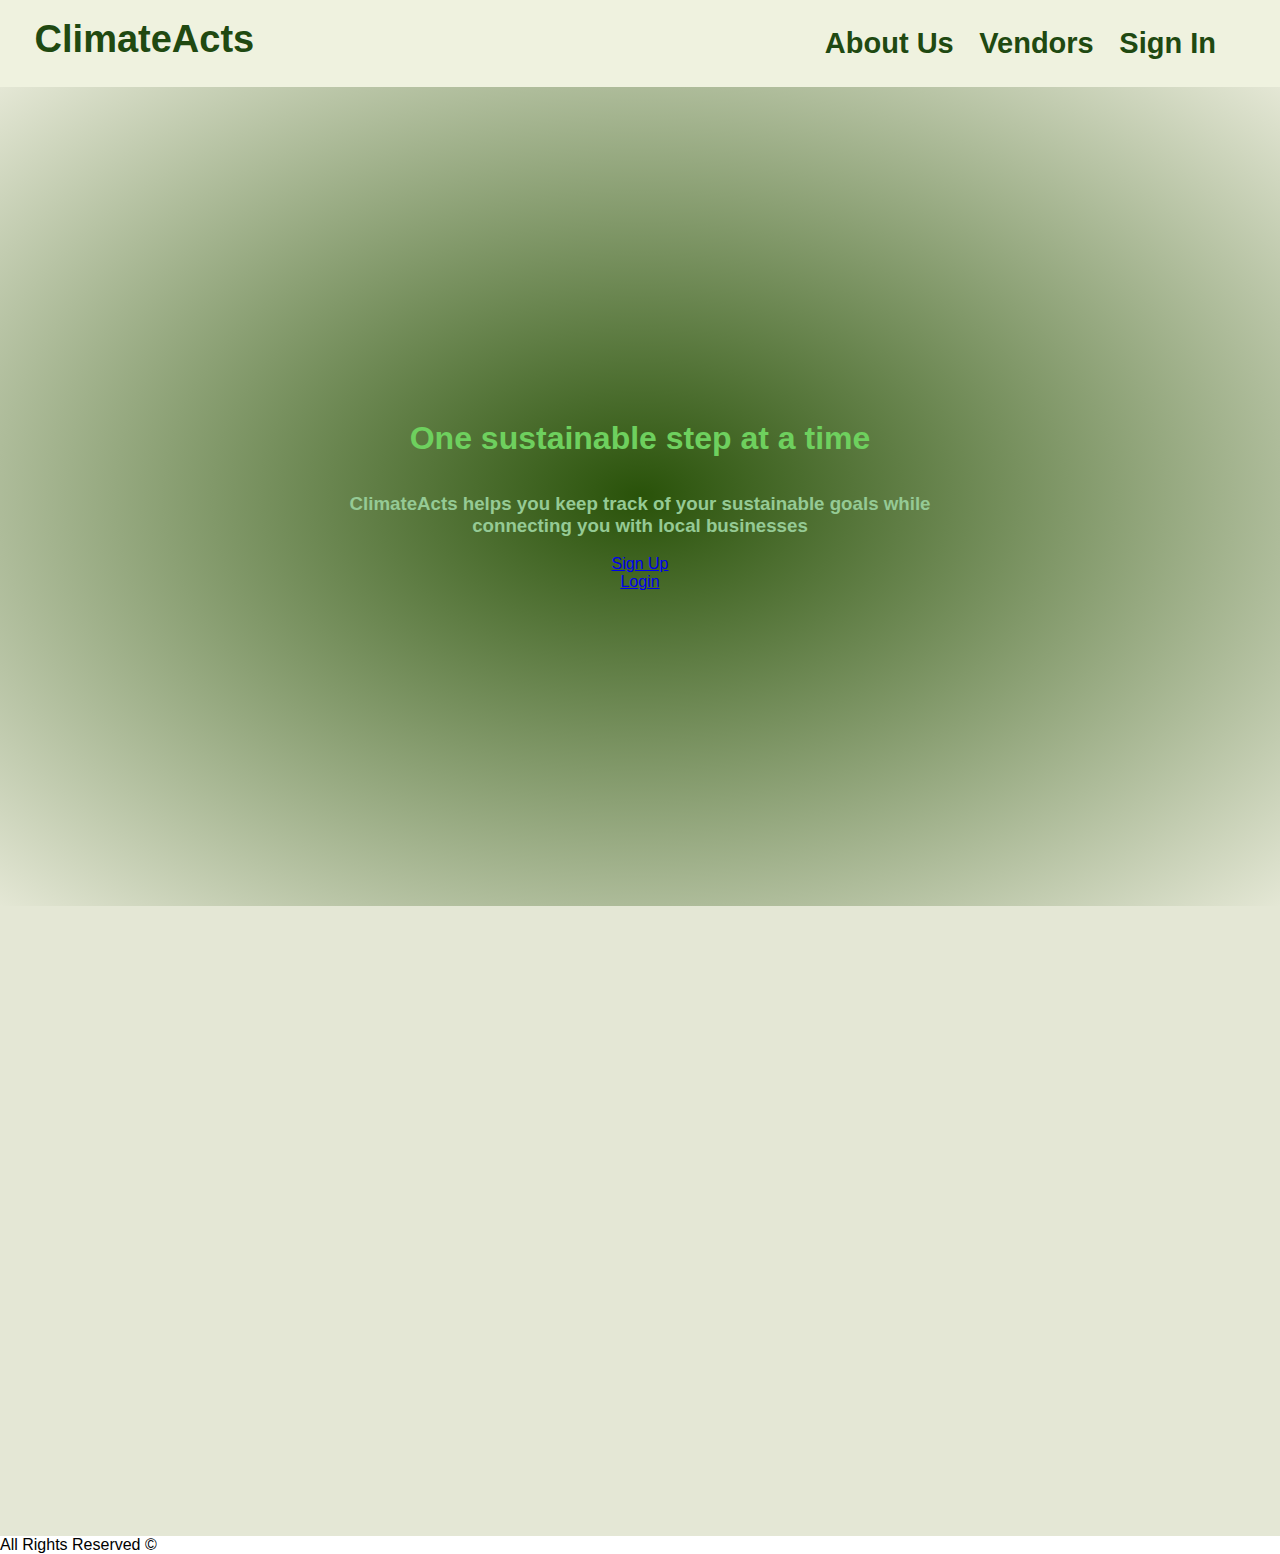
==== index.html @ 49a8c958 "formatting" ====
<!DOCTYPE html>
<html lang="en">
	<head>
		<meta charset="UTF-8" />
		<meta name="viewport" content="width=device-width, initial-scale=1.0" />
		<link rel="stylesheet" type="text/css" href="src/css/main.css" />
		<link rel="icon" type="image/x-icon" href="src/images/icon.png" />
		<title>Home | ClimateActs</title>
	</head>
	<body>
		<div id="navbar">
			<header>
				<h1><a href="index.html">ClimateActs</a></h1>
				<!-- we don't need a header we can just put our pic + logo -->
			</header>
			<nav>
				<strong><a>About Us</a></strong>
				<strong><a>Vendors</a></strong>
				<strong><a>Sign In</a></strong>
			</nav>
		</div>

		<main>
			<div id="main-page">
				<h1 id="main-heading">One sustainable step at a time</h1>
				<h3 id="main-tagline">
					ClimateActs helps you keep track of your sustainable goals while connecting you with local
					businesses
				</h3>
				<div id="user-stuff" style="display: flex; flex-direction: column">
					<a href="signup.html">Sign Up</a>
					<a href="login.html">Login</a>
				</div>
			</div>
			<div id="description-page"></div>
		</main>
		<footer>All Rights Reserved &#169;</footer>
		<script src="src/javascript/main.js"></script>
	</body>
</html>
---- src/css/main.css ----
*{
    margin: 0;
    box-sizing: border-box;
    font-family: Arial, Helvetica, sans-serif;
}

header{
    margin: 1vh;
    font-size: calc(2vh + 1px);
}

#navbar a{
    text-decoration: none;
    color: #204911;
    padding: 1vh 1vw;
}

main{
    justify-content: space-between;
    text-align: center;
    display: flex;
    flex-direction: column;
}

#navbar{
    display: flex;
    flex-direction: row;
    position: relative;
    padding: 1vh 1vw;
    background-color: #EFF2DF;
    justify-content: space-between;
}

nav{
    display: flex;
    flex-direction: row;
    margin: 2vh 3vw;
    font-size: calc(3vh + 2px);
}


#main-page{
    padding: 35vh 5vw;
    background-image: radial-gradient(#295209, #E4E7D5);
}
#main-heading{
    color: #6ED05E;
    padding: 2vh;
}

#main-tagline{
    color: #95CA95;
    padding: 2vh 10vw;
    margin: 0 10vw;
}

#description-page{
    padding: 35vh 5vw;
    background-color: #E4E7D5;
}

.container{
    justify-content: space-between;
    text-align: center;
    padding: 2vh 5vw;
}

form p{
    padding: 1vh;
}

#email{
    padding: 1vh;
}

#password{
    padding: 1vh;
}

* {box-sizing: border-box}

/* Full-width input fields */
  input[type=text], input[type=password] {
  width: 100%;
  padding: 15px;
  margin: 5px 0 22px 0;
  display: inline-block;
  border: none;
  background: #f1f1f1;
}

input[type=text]:focus, input[type=password]:focus {
  background-color: #ddd;
  outline: none;
}

hr {
  border: 1px solid #f1f1f1;
  margin-bottom: 25px;
}

/* Set a style for all buttons */
button {
  background-color: #04AA6D;
  color: white;
  padding: 14px 20px;
  margin: 8px 0;
  border: none;
  cursor: pointer;
  width: 100%;
  opacity: 0.9;
}

button:hover {
  opacity:1;
}

/* Extra styles for the cancel button */
.cancelbtn {
  padding: 14px 20px;
  background-color: #f44336;
}

/* Float cancel and signup buttons and add an equal width */
.cancelbtn, .signupbtn {
  float: left;
  width: 50%;
}

/* Add padding to container elements */
.container {
  padding: 16px;
}

/* Clear floats */
.clearfix::after {
  content: "";
  clear: both;
  display: table;
}
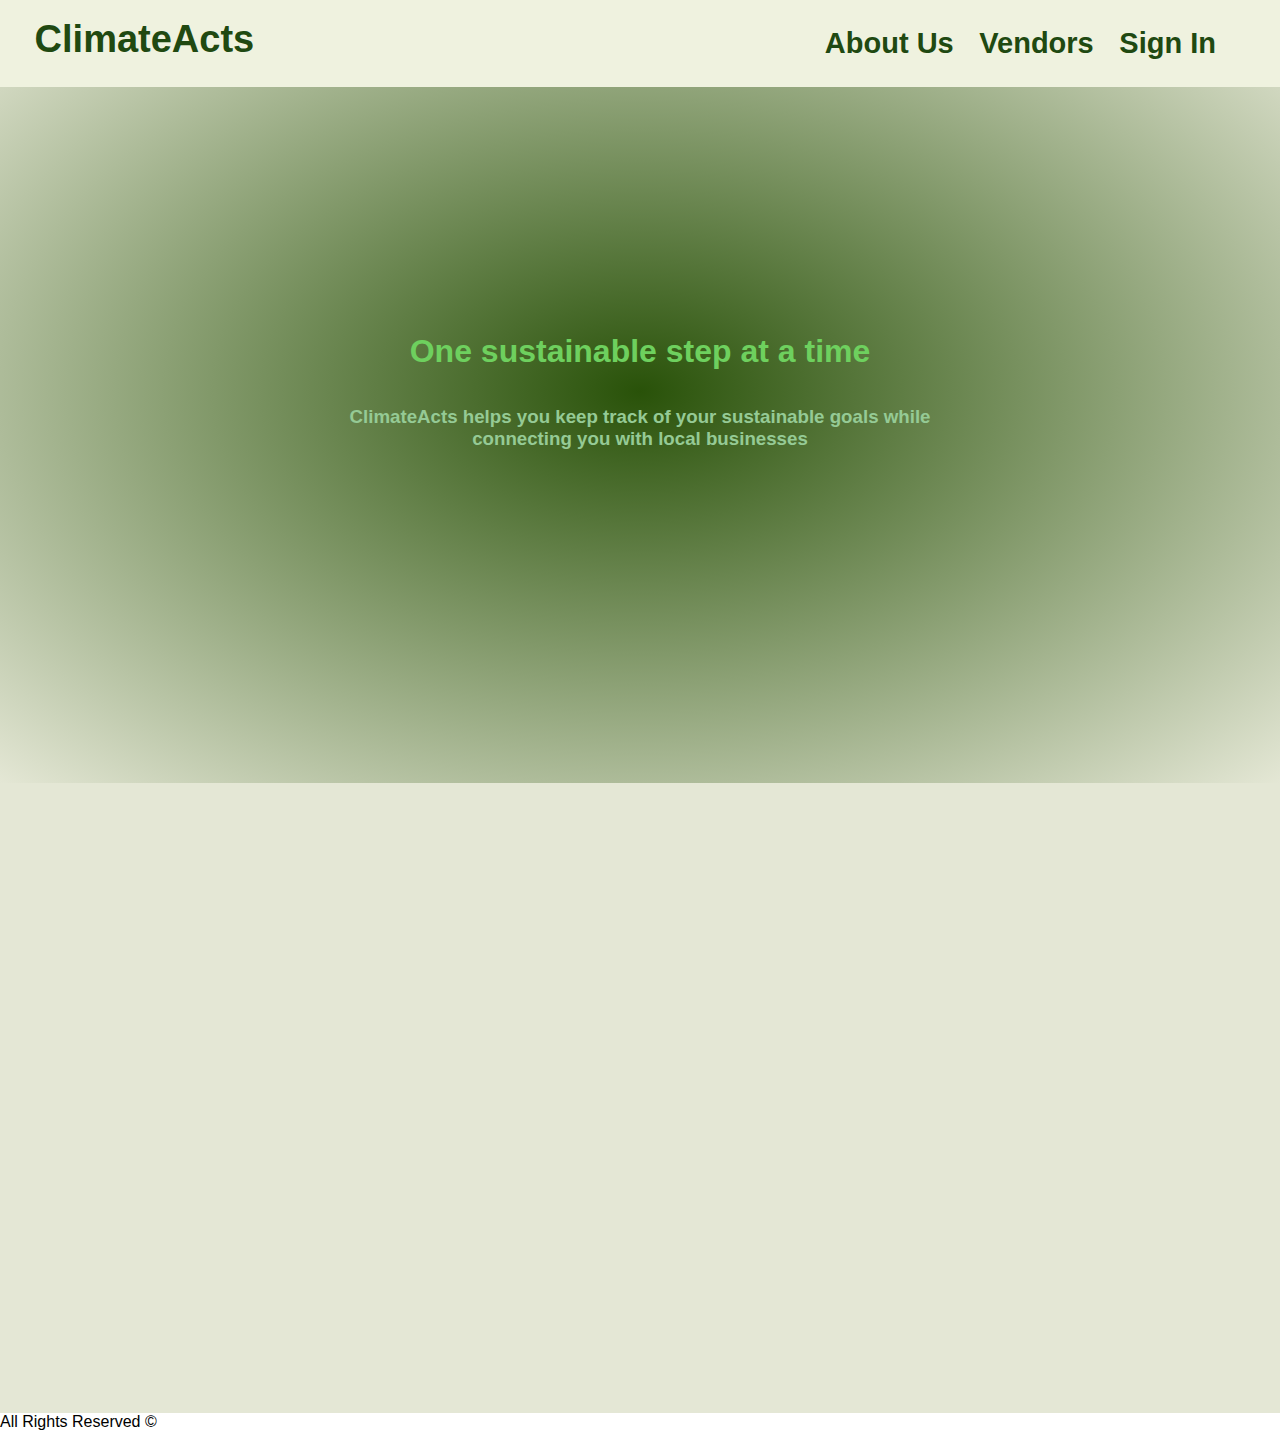
==== commit 5e2dee78: "delete links" ====
--- a/index.html
+++ b/index.html
@@ -3,14 +3,14 @@
 	<head>
 		<meta charset="UTF-8" />
 		<meta name="viewport" content="width=device-width, initial-scale=1.0" />
-		<link rel="stylesheet" type="text/css" href="src/css/main.css" />
-		<link rel="icon" type="image/x-icon" href="src/images/icon.png" />
+		<link rel="stylesheet" type="text/css" href="/src/css/main.css" />
+		<link rel="icon" href="src/images/icon.png" type="image/x-icon" />
 		<title>Home | ClimateActs</title>
 	</head>
 	<body>
 		<div id="navbar">
 			<header>
-				<h1><a href="index.html">ClimateActs</a></h1>
+				<h1><a href="/index.html">ClimateActs</a></h1>
 				<!-- we don't need a header we can just put our pic + logo -->
 			</header>
 			<nav>
@@ -19,22 +19,20 @@
 				<strong><a>Sign In</a></strong>
 			</nav>
 		</div>
-
+		
 		<main>
 			<div id="main-page">
 				<h1 id="main-heading">One sustainable step at a time</h1>
 				<h3 id="main-tagline">
-					ClimateActs helps you keep track of your sustainable goals while connecting you with local
-					businesses
+					ClimateActs helps you keep track of your sustainable goals 
+					while connecting you with local businesses 
 				</h3>
-				<div id="user-stuff" style="display: flex; flex-direction: column">
-					<a href="signup.html">Sign Up</a>
-					<a href="login.html">Login</a>
-				</div>
 			</div>
-			<div id="description-page"></div>
+			<div id="description-page">
+
+			</div>
 		</main>
 		<footer>All Rights Reserved &#169;</footer>
-		<script src="src/javascript/main.js"></script>
+		<script src="/src/javascript/main.js"></script>
 	</body>
 </html>
--- a/src/css/main.css
+++ b/src/css/main.css
@@ -29,6 +29,8 @@
     padding: 1vh 1vw;
     background-color: #EFF2DF;
     justify-content: space-between;
+    position: fixed;
+    min-width: 100%;
 }
 
 nav{
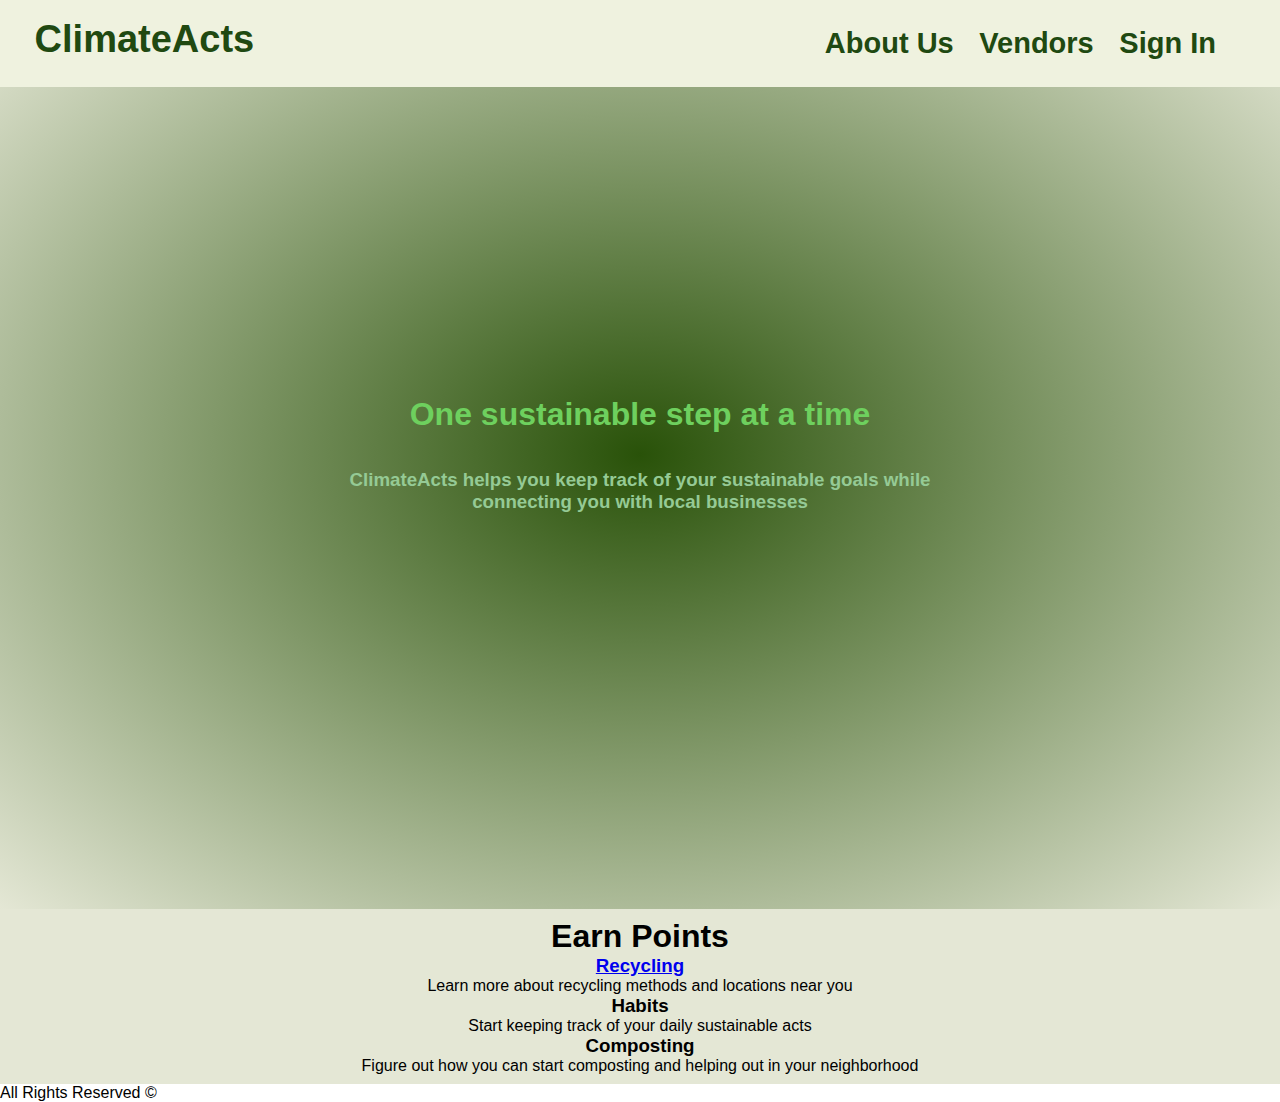
==== commit b0c6ef9b: "links to sign up page" ====
--- a/index.html
+++ b/index.html
@@ -16,20 +16,27 @@
 			<nav>
 				<strong><a>About Us</a></strong>
 				<strong><a>Vendors</a></strong>
-				<strong><a>Sign In</a></strong>
+				<strong><a href="signup.html">Sign In</a></strong>
 			</nav>
 		</div>
-		
+
 		<main>
 			<div id="main-page">
 				<h1 id="main-heading">One sustainable step at a time</h1>
 				<h3 id="main-tagline">
-					ClimateActs helps you keep track of your sustainable goals 
-					while connecting you with local businesses 
+					ClimateActs helps you keep track of your sustainable goals while connecting you with local
+					businesses
 				</h3>
 			</div>
+
 			<div id="description-page">
-
+				<h1>Earn Points</h1>
+				<a href="recycling.html" target="_blanks"><h3>Recycling</h3></a>
+				<p>Learn more about recycling methods and locations near you</p>
+				<h3>Habits</h3>
+				<p>Start keeping track of your daily sustainable acts</p>
+				<h3>Composting</h3>
+				<p>Figure out how you can start composting and helping out in your neighborhood</p>
 			</div>
 		</main>
 		<footer>All Rights Reserved &#169;</footer>
--- a/src/css/main.css
+++ b/src/css/main.css
@@ -42,9 +42,10 @@
 
 
 #main-page{
-    padding: 35vh 5vw;
+    padding: 42vh 5vw;
     background-image: radial-gradient(#295209, #E4E7D5);
 }
+
 #main-heading{
     color: #6ED05E;
     padding: 2vh;
@@ -57,7 +58,7 @@
 }
 
 #description-page{
-    padding: 35vh 5vw;
+    padding: 1vh 5vw;
     background-color: #E4E7D5;
 }
 
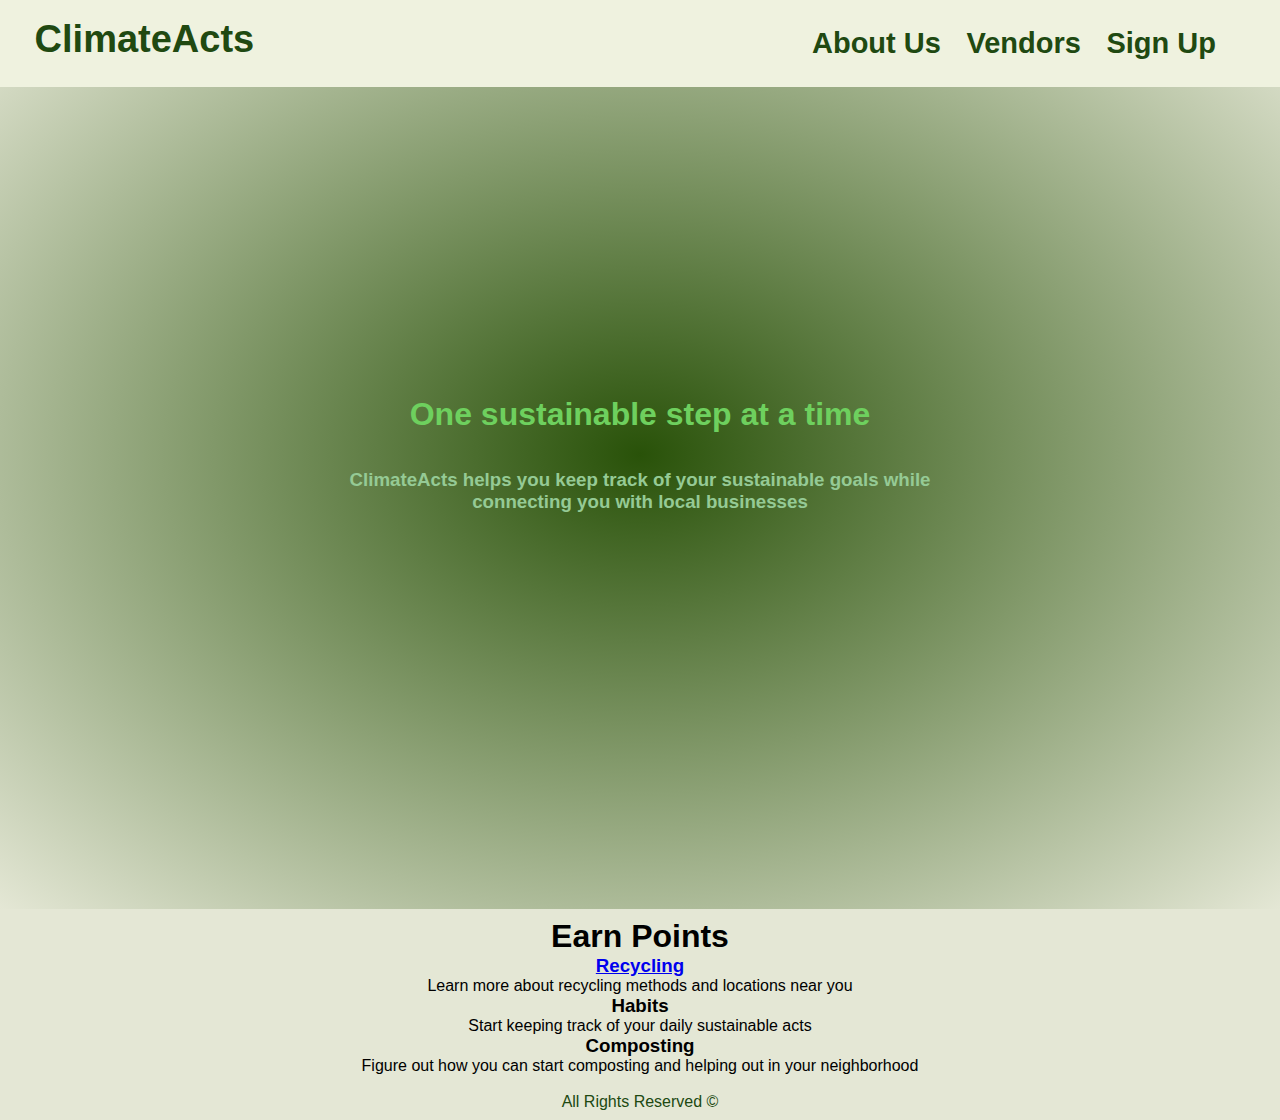
==== commit 89d42f6d: "fix labels" ====
--- a/index.html
+++ b/index.html
@@ -3,7 +3,7 @@
 	<head>
 		<meta charset="UTF-8" />
 		<meta name="viewport" content="width=device-width, initial-scale=1.0" />
-		<link rel="stylesheet" type="text/css" href="/src/css/main.css" />
+		<link rel="stylesheet" type="text/css" href="src/css/main.css" />
 		<link rel="icon" href="src/images/icon.png" type="image/x-icon" />
 		<title>Home | ClimateActs</title>
 	</head>
@@ -16,7 +16,7 @@
 			<nav>
 				<strong><a>About Us</a></strong>
 				<strong><a>Vendors</a></strong>
-				<strong><a href="signup.html">Sign In</a></strong>
+				<strong><a href="signup.html">Sign Up</a></strong>
 			</nav>
 		</div>
 
@@ -31,7 +31,7 @@
 
 			<div id="description-page">
 				<h1>Earn Points</h1>
-				<a href="recycling.html" target="_blanks"><h3>Recycling</h3></a>
+				<a href="recycling.html"><h3>Recycling</h3></a>
 				<p>Learn more about recycling methods and locations near you</p>
 				<h3>Habits</h3>
 				<p>Start keeping track of your daily sustainable acts</p>
@@ -40,6 +40,6 @@
 			</div>
 		</main>
 		<footer>All Rights Reserved &#169;</footer>
-		<script src="/src/javascript/main.js"></script>
+		<script src="src/javascript/main.js"></script>
 	</body>
 </html>
--- a/src/css/main.css
+++ b/src/css/main.css
@@ -66,6 +66,8 @@
     justify-content: space-between;
     text-align: center;
     padding: 2vh 5vw;
+    margin-top: 10vh;
+    color: #657C48;
 }
 
 form p{
@@ -89,7 +91,7 @@
   margin: 5px 0 22px 0;
   display: inline-block;
   border: none;
-  background: #f1f1f1;
+  background: #E4E7D5;
 }
 
 input[type=text]:focus, input[type=password]:focus {
@@ -104,7 +106,7 @@
 
 /* Set a style for all buttons */
 button {
-  background-color: #04AA6D;
+  background-color: #657C48;
   color: white;
   padding: 14px 20px;
   margin: 8px 0;
@@ -121,7 +123,7 @@
 /* Extra styles for the cancel button */
 .cancelbtn {
   padding: 14px 20px;
-  background-color: #f44336;
+  background-color: #a23a3a;
 }
 
 /* Float cancel and signup buttons and add an equal width */
@@ -141,3 +143,14 @@
   clear: both;
   display: table;
 }
+
+footer{
+    background-color:#E4E7D5;
+    color: #204911;
+    text-align: center;
+    padding: 1vh 1vw;
+}
+
+#sign-footer{
+    padding-bottom: 35vh;
+}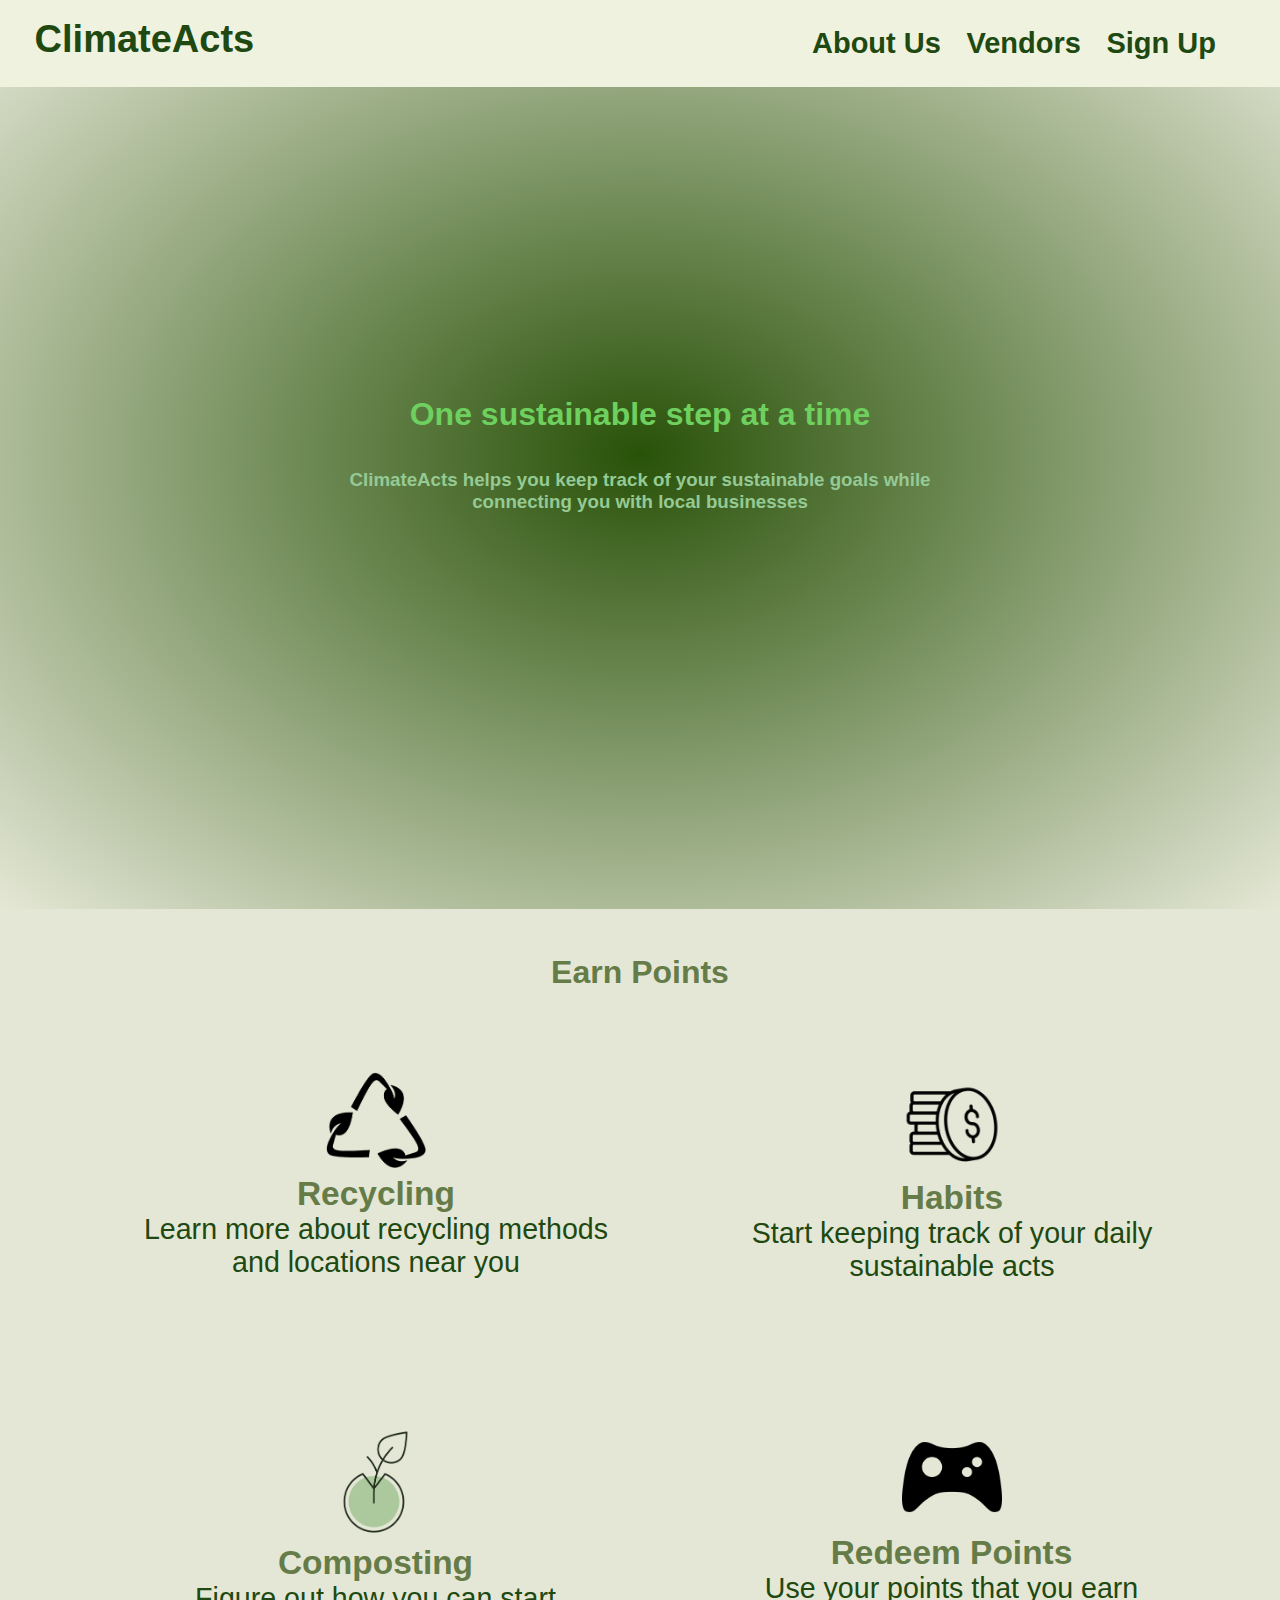
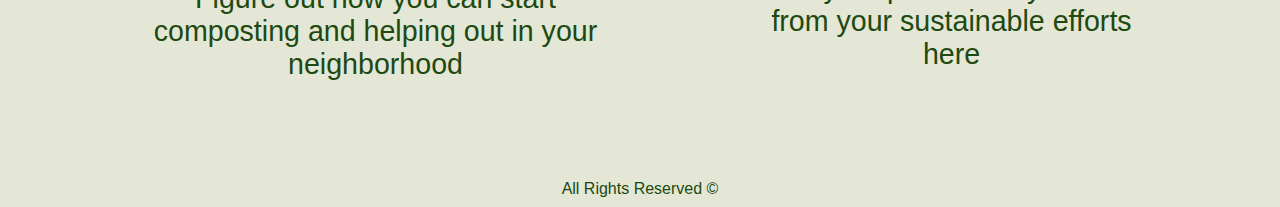
==== commit 9bbd6c06: "add pages" ====
--- a/index.html
+++ b/index.html
@@ -31,12 +31,36 @@
 
 			<div id="description-page">
 				<h1>Earn Points</h1>
-				<a href="recycling.html"><h3>Recycling</h3></a>
-				<p>Learn more about recycling methods and locations near you</p>
-				<h3>Habits</h3>
-				<p>Start keeping track of your daily sustainable acts</p>
-				<h3>Composting</h3>
-				<p>Figure out how you can start composting and helping out in your neighborhood</p>
+				<div id="four-desc">
+
+					<div id="first-two">
+						<div id="home-recycle">
+							<a href="recycling.html"><img src="src/images/recycle.png"></a>
+							<a href="recycling.html"><h3>Recycling</h3></a>
+								<p>Learn more about recycling methods and locations near you</p>
+						</div>
+						<div id="home-habits">
+							<a href="habits.html"><img src="src/images/money.png"></a>
+							<a href="habits.html"><h3>Habits</h3></a>
+								<p>Start keeping track of your daily sustainable acts</p>
+						</div>
+					</div>
+
+					<br>
+
+					<div id="second-two">
+						<div id="home-compost">
+							<a href="compost.html"><img src="src/images/compost.png"></a>
+							<a href="compost.html"><h3>Composting</h3></a>
+								<p>Figure out how you can start composting and helping out in your neighborhood</p>
+						</div>
+						<div id="home-redeem">
+							<a href="vendors/index.html"><img src="src/images/points.png"></a>
+							<a href="vendors/index.html"><h3>Redeem Points</h3></a>
+								<p>Use your points that you earn from your sustainable efforts here</p>
+							</div>
+					</div>
+				</div>
 			</div>
 		</main>
 		<footer>All Rights Reserved &#169;</footer>
--- a/src/css/main.css
+++ b/src/css/main.css
@@ -2,27 +2,32 @@
     margin: 0;
     box-sizing: border-box;
     font-family: Arial, Helvetica, sans-serif;
-}
-
-header{
+  }
+  
+  a{
+    text-decoration: none;
+    color:#657C48;
+  }
+
+  header{
     margin: 1vh;
     font-size: calc(2vh + 1px);
-}
-
-#navbar a{
+  }
+  
+  #navbar a{
     text-decoration: none;
     color: #204911;
     padding: 1vh 1vw;
-}
-
-main{
+  }
+  
+  main{
     justify-content: space-between;
     text-align: center;
     display: flex;
     flex-direction: column;
-}
-
-#navbar{
+  }
+  
+  #navbar{
     display: flex;
     flex-direction: row;
     position: relative;
@@ -31,60 +36,101 @@
     justify-content: space-between;
     position: fixed;
     min-width: 100%;
-}
-
-nav{
+  }
+  
+  nav{
     display: flex;
     flex-direction: row;
     margin: 2vh 3vw;
     font-size: calc(3vh + 2px);
-}
-
-
-#main-page{
+  }
+  
+  
+  #main-page{
     padding: 42vh 5vw;
     background-image: radial-gradient(#295209, #E4E7D5);
-}
-
-#main-heading{
+  }
+  
+  #main-heading{
     color: #6ED05E;
     padding: 2vh;
-}
-
-#main-tagline{
+  }
+  
+  #main-tagline{
     color: #95CA95;
     padding: 2vh 10vw;
     margin: 0 10vw;
-}
-
-#description-page{
-    padding: 1vh 5vw;
+  }
+  
+  #description-page{
+    padding: 3vh 5vw;
     background-color: #E4E7D5;
-}
-
-.container{
+    color:#204911;
+  }
+
+  #description-page h1{
+    color: #657C48;
+    padding: 2vh;
+  }
+
+  #first-two{
+    display: flex;
+    flex-direction: row;
+  }
+
+  #second-two{
+    display: flex;
+    flex-direction: row;
+  }
+
+  #home-recycle{
+    padding: 7vh;
+    font-size: calc(2vw + 3px);
+  }
+
+  #home-habits{
+    padding: 7vh;
+    font-size: calc(2vw + 3px);
+  }
+
+  #home-compost{
+    padding: 7vh;
+    font-size: calc(2vw + 3px);
+  }
+
+  #home-redeem{
+    padding: 7vh;
+    font-size: calc(2vw + 3px);
+  }
+
+
+  #four-desc img{
+    max-width: 100px;
+  }
+  
+  .container{
     justify-content: space-between;
     text-align: center;
     padding: 2vh 5vw;
     margin-top: 10vh;
     color: #657C48;
-}
-
-form p{
+  }
+  
+  form p{
     padding: 1vh;
-}
-
-#email{
+  }
+  
+  #email{
     padding: 1vh;
-}
-
-#password{
+  }
+  
+  #password{
     padding: 1vh;
-}
-
-* {box-sizing: border-box}
-
-/* Full-width input fields */
+  }
+  
+  * {box-sizing: border-box}
+  
+  /* Full-width input fields */
   input[type=text], input[type=password] {
   width: 100%;
   padding: 15px;
@@ -92,20 +138,20 @@
   display: inline-block;
   border: none;
   background: #E4E7D5;
-}
-
-input[type=text]:focus, input[type=password]:focus {
+  }
+  
+  input[type=text]:focus, input[type=password]:focus {
   background-color: #ddd;
   outline: none;
-}
-
-hr {
+  }
+  
+  hr {
   border: 1px solid #f1f1f1;
   margin-bottom: 25px;
-}
-
-/* Set a style for all buttons */
-button {
+  }
+  
+  /* Set a style for all buttons */
+  button {
   background-color: #657C48;
   color: white;
   padding: 14px 20px;
@@ -114,43 +160,95 @@
   cursor: pointer;
   width: 100%;
   opacity: 0.9;
-}
-
-button:hover {
+  }
+  
+  button:hover {
   opacity:1;
-}
-
-/* Extra styles for the cancel button */
-.cancelbtn {
+  }
+  
+  /* Extra styles for the cancel button */
+  .cancelbtn {
   padding: 14px 20px;
   background-color: #a23a3a;
-}
-
-/* Float cancel and signup buttons and add an equal width */
-.cancelbtn, .signupbtn {
+  }
+  
+  /* Float cancel and signup buttons and add an equal width */
+  .cancelbtn, .signupbtn {
   float: left;
   width: 50%;
-}
-
-/* Add padding to container elements */
-.container {
+  }
+  
+  /* Add padding to container elements */
+  .container {
   padding: 16px;
-}
-
-/* Clear floats */
-.clearfix::after {
+  }
+  
+  /* Clear floats */
+  .clearfix::after {
   content: "";
   clear: both;
   display: table;
-}
-
-footer{
+  }
+  
+  footer{
     background-color:#E4E7D5;
     color: #204911;
     text-align: center;
     padding: 1vh 1vw;
+  }
+  
+  #sign-footer{
+      padding-bottom: 35vh;
+  }
+  
+  #recycle-list{
+      margin: 0;
+      padding: 0;
+  }
+  
+  #recycle-list li {
+      cursor: pointer;
+      position: relative;
+      padding: 12px 8px 12px 40px;
+      list-style-type: none;
+      background: #eee;
+      font-size: 18px;
+      transition: 0.2s;
+      
+      /* make the list items unselectable */
+      -webkit-user-select: none;
+      -moz-user-select: none;
+      -ms-user-select: none;
+      user-select: none;
+    }
+    
+/* Set all odd list items to a different color (zebra-stripes) */
+#recycle-list li:nth-child(odd) {
+    background: #f9f9f9;
 }
 
-#sign-footer{
-    padding-bottom: 35vh;
+/* Darker background-color on hover */
+#recycle-list li:hover {
+    background: #ddd;
+}
+
+/* When clicked on, add a background color and strike out text */
+#recycle-list li.checked {
+    background: #888;
+    color: #fff;
+    text-decoration: line-through;
+}
+
+/* Add a "checked" mark when clicked on */
+#recycle-list li.checked::before {
+    content: '';
+    position: absolute;
+    border-color: #fff;
+    border-style: solid;
+    border-width: 0 2px 2px 0;
+    top: 10px;
+    left: 16px;
+    transform: rotate(45deg);
+    height: 15px;
+    width: 7px;
 }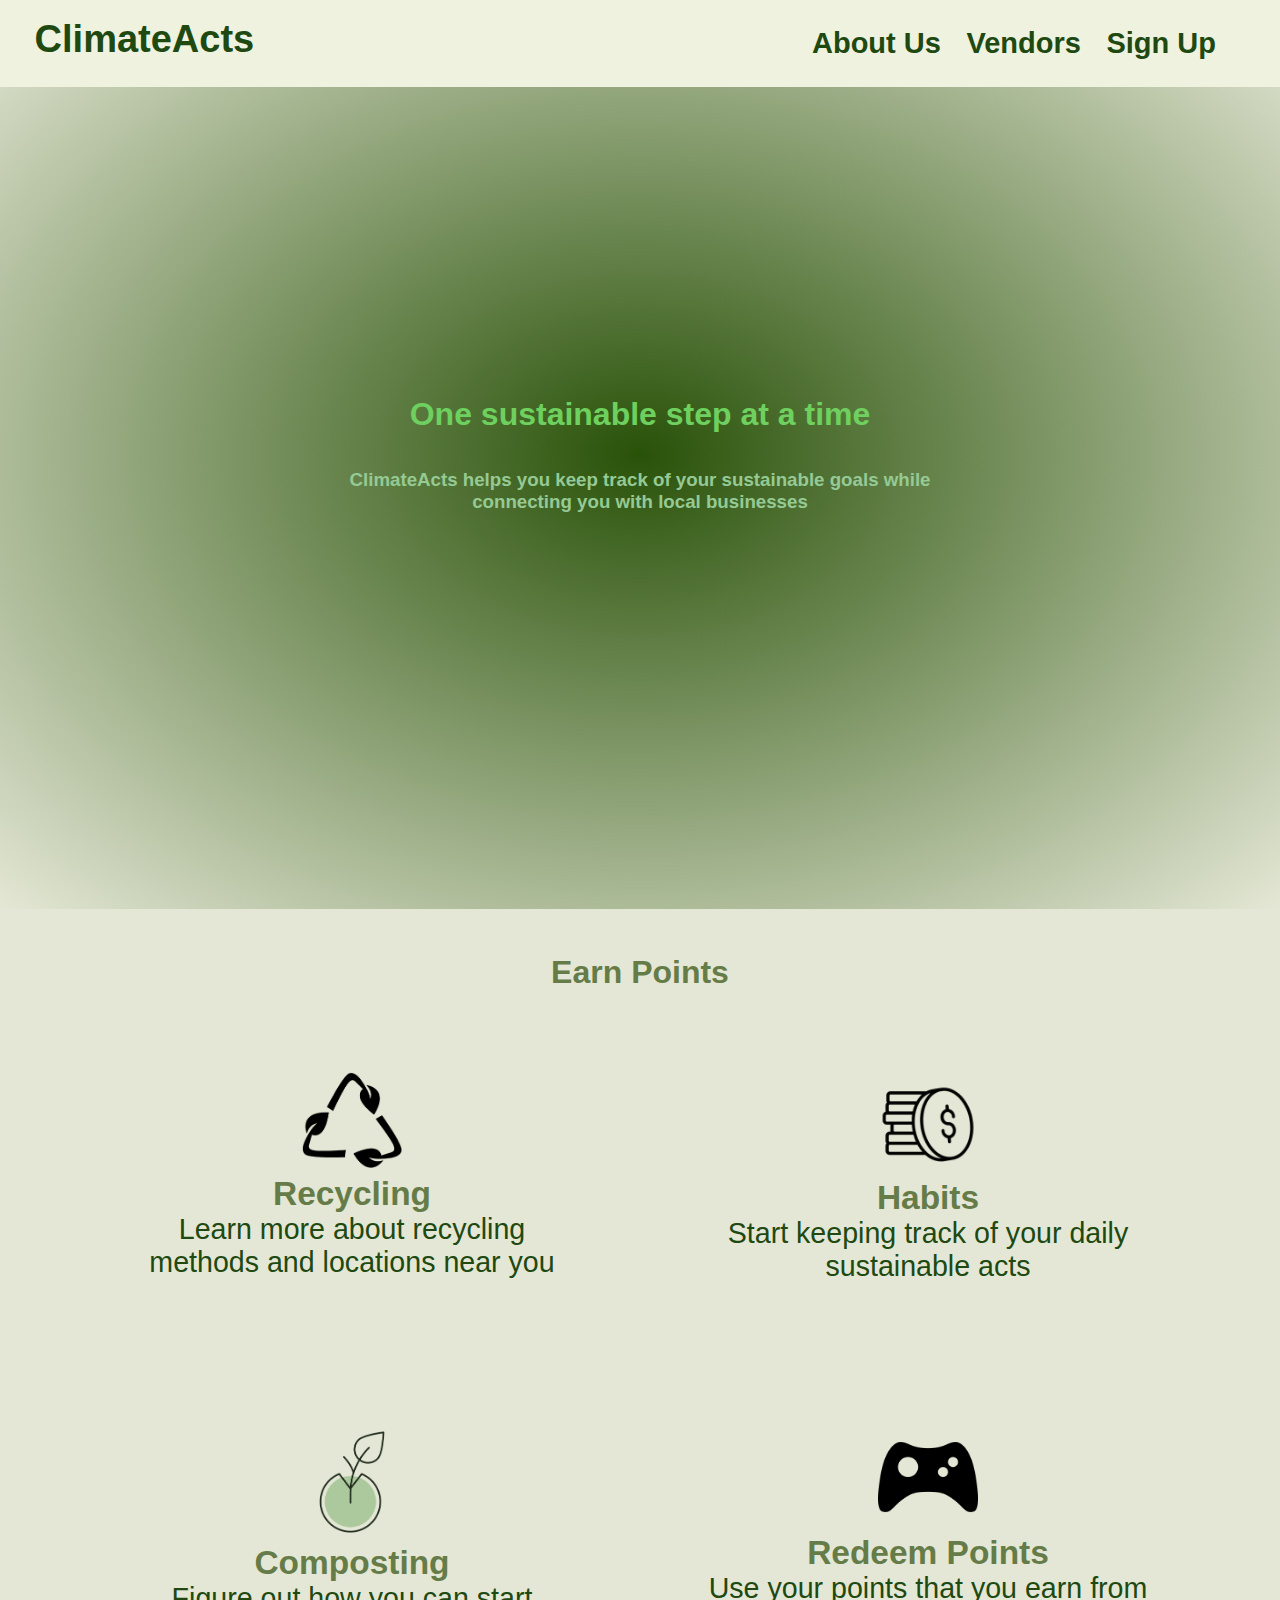
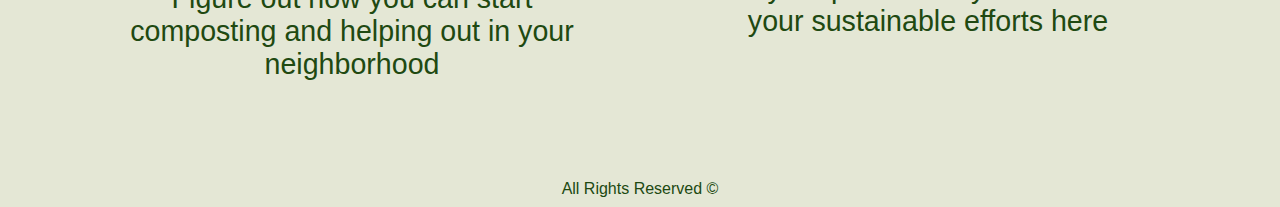
==== commit 01bb1dd0: "links to about us page" ====
--- a/index.html
+++ b/index.html
@@ -14,7 +14,7 @@
 				<!-- we don't need a header we can just put our pic + logo -->
 			</header>
 			<nav>
-				<strong><a>About Us</a></strong>
+				<strong><a href="aboutus.html">About Us</a></strong>
 				<strong><a>Vendors</a></strong>
 				<strong><a href="signup.html">Sign Up</a></strong>
 			</nav>
--- a/src/css/main.css
+++ b/src/css/main.css
@@ -1,157 +1,161 @@
-*{
-    margin: 0;
-    box-sizing: border-box;
-    font-family: Arial, Helvetica, sans-serif;
-  }
-  
-  a{
-    text-decoration: none;
-    color:#657C48;
-  }
-
-  header{
-    margin: 1vh;
-    font-size: calc(2vh + 1px);
-  }
-  
-  #navbar a{
-    text-decoration: none;
-    color: #204911;
-    padding: 1vh 1vw;
-  }
-  
-  main{
-    justify-content: space-between;
-    text-align: center;
-    display: flex;
-    flex-direction: column;
-  }
-  
-  #navbar{
-    display: flex;
-    flex-direction: row;
-    position: relative;
-    padding: 1vh 1vw;
-    background-color: #EFF2DF;
-    justify-content: space-between;
-    position: fixed;
-    min-width: 100%;
-  }
-  
-  nav{
-    display: flex;
-    flex-direction: row;
-    margin: 2vh 3vw;
-    font-size: calc(3vh + 2px);
-  }
-  
-  
-  #main-page{
-    padding: 42vh 5vw;
-    background-image: radial-gradient(#295209, #E4E7D5);
-  }
-  
-  #main-heading{
-    color: #6ED05E;
-    padding: 2vh;
-  }
-  
-  #main-tagline{
-    color: #95CA95;
-    padding: 2vh 10vw;
-    margin: 0 10vw;
-  }
-  
-  #description-page{
-    padding: 3vh 5vw;
-    background-color: #E4E7D5;
-    color:#204911;
-  }
-
-  #description-page h1{
-    color: #657C48;
-    padding: 2vh;
-  }
-
-  #first-two{
-    display: flex;
-    flex-direction: row;
-  }
-
-  #second-two{
-    display: flex;
-    flex-direction: row;
-  }
-
-  #home-recycle{
-    padding: 7vh;
-    font-size: calc(2vw + 3px);
-  }
-
-  #home-habits{
-    padding: 7vh;
-    font-size: calc(2vw + 3px);
-  }
-
-  #home-compost{
-    padding: 7vh;
-    font-size: calc(2vw + 3px);
-  }
-
-  #home-redeem{
-    padding: 7vh;
-    font-size: calc(2vw + 3px);
-  }
-
-
-  #four-desc img{
-    max-width: 100px;
-  }
-  
-  .container{
-    justify-content: space-between;
-    text-align: center;
-    padding: 2vh 5vw;
-    margin-top: 10vh;
-    color: #657C48;
-  }
-  
-  form p{
-    padding: 1vh;
-  }
-  
-  #email{
-    padding: 1vh;
-  }
-  
-  #password{
-    padding: 1vh;
-  }
-  
-  * {box-sizing: border-box}
-  
-  /* Full-width input fields */
-  input[type=text], input[type=password] {
+* {
+  margin: 0;
+  box-sizing: border-box;
+  font-family: Arial, Helvetica, sans-serif;
+}
+
+a {
+  text-decoration: none;
+  color: #657C48;
+}
+
+header {
+  margin: 1vh;
+  font-size: calc(2vh + 1px);
+}
+
+#navbar a {
+  text-decoration: none;
+  color: #204911;
+  padding: 1vh 1vw;
+}
+
+main {
+  justify-content: space-between;
+  text-align: center;
+  display: flex;
+  flex-direction: column;
+}
+
+#navbar {
+  display: flex;
+  flex-direction: row;
+  position: relative;
+  padding: 1vh 1vw;
+  background-color: #EFF2DF;
+  justify-content: space-between;
+  position: fixed;
+  min-width: 100%;
+}
+
+nav {
+  display: flex;
+  flex-direction: row;
+  margin: 2vh 3vw;
+  font-size: calc(3vh + 2px);
+}
+
+
+#main-page {
+  padding: 42vh 5vw;
+  background-image: radial-gradient(#295209, #E4E7D5);
+}
+
+#main-heading {
+  color: #6ED05E;
+  padding: 2vh;
+}
+
+#main-tagline {
+  color: #95CA95;
+  padding: 2vh 10vw;
+  margin: 0 10vw;
+}
+
+#description-page {
+  padding: 3vh 5vw;
+  background-color: #E4E7D5;
+  color: #204911;
+}
+
+#description-page h1 {
+  color: #657C48;
+  padding: 2vh;
+}
+
+#first-two {
+  display: flex;
+  flex-direction: row;
+}
+
+#second-two {
+  display: flex;
+  flex-direction: row;
+}
+
+#home-recycle {
+  padding: 7vh;
+  font-size: calc(2vw + 3px);
+}
+
+#home-habits {
+  padding: 7vh;
+  font-size: calc(2vw + 3px);
+}
+
+#home-compost {
+  padding: 7vh;
+  font-size: calc(2vw + 3px);
+}
+
+#home-redeem {
+  padding: 7vh;
+  font-size: calc(2vw + 3px);
+}
+
+
+#four-desc img {
+  max-width: 100px;
+}
+
+.container {
+  justify-content: space-between;
+  text-align: center;
+  padding: 2vh 5vw;
+  margin-top: 10vh;
+  color: #657C48;
+}
+
+form p {
+  padding: 1vh;
+}
+
+#email {
+  padding: 1vh;
+}
+
+#password {
+  padding: 1vh;
+}
+
+* {
+  box-sizing: border-box
+}
+
+/* Full-width input fields */
+input[type=text],
+input[type=password] {
   width: 100%;
   padding: 15px;
   margin: 5px 0 22px 0;
   display: inline-block;
   border: none;
   background: #E4E7D5;
-  }
-  
-  input[type=text]:focus, input[type=password]:focus {
+}
+
+input[type=text]:focus,
+input[type=password]:focus {
   background-color: #ddd;
   outline: none;
-  }
-  
-  hr {
+}
+
+hr {
   border: 1px solid #f1f1f1;
   margin-bottom: 25px;
-  }
-  
-  /* Set a style for all buttons */
-  button {
+}
+
+/* Set a style for all buttons */
+button {
   background-color: #657C48;
   color: white;
   padding: 14px 20px;
@@ -160,95 +164,100 @@
   cursor: pointer;
   width: 100%;
   opacity: 0.9;
-  }
-  
-  button:hover {
-  opacity:1;
-  }
-  
-  /* Extra styles for the cancel button */
-  .cancelbtn {
+}
+
+button:hover {
+  opacity: 1;
+}
+
+/* Extra styles for the cancel button */
+.cancelbtn {
   padding: 14px 20px;
   background-color: #a23a3a;
-  }
-  
-  /* Float cancel and signup buttons and add an equal width */
-  .cancelbtn, .signupbtn {
+}
+
+/* Float cancel and signup buttons and add an equal width */
+.cancelbtn,
+.signupbtn {
   float: left;
   width: 50%;
-  }
-  
-  /* Add padding to container elements */
-  .container {
+}
+
+/* Add padding to container elements */
+.container {
   padding: 16px;
-  }
-  
-  /* Clear floats */
-  .clearfix::after {
+}
+
+/* Clear floats */
+.clearfix::after {
   content: "";
   clear: both;
   display: table;
-  }
-  
-  footer{
-    background-color:#E4E7D5;
-    color: #204911;
-    text-align: center;
-    padding: 1vh 1vw;
-  }
-  
-  #sign-footer{
-      padding-bottom: 35vh;
-  }
-  
-  #recycle-list{
-      margin: 0;
-      padding: 0;
-  }
-  
-  #recycle-list li {
-      cursor: pointer;
-      position: relative;
-      padding: 12px 8px 12px 40px;
-      list-style-type: none;
-      background: #eee;
-      font-size: 18px;
-      transition: 0.2s;
-      
-      /* make the list items unselectable */
-      -webkit-user-select: none;
-      -moz-user-select: none;
-      -ms-user-select: none;
-      user-select: none;
-    }
-    
+}
+
+footer {
+  background-color: #E4E7D5;
+  color: #204911;
+  text-align: center;
+  padding: 1vh 1vw;
+}
+
+#sign-footer {
+  padding-bottom: 35vh;
+}
+
+#recycle-list {
+  margin: 0;
+  padding: 0;
+}
+
+#recycle-list li {
+  cursor: pointer;
+  position: relative;
+  padding: 12px 8px 12px 40px;
+  list-style-type: none;
+  background: #eee;
+  font-size: 18px;
+  transition: 0.2s;
+
+  /* make the list items unselectable */
+  -webkit-user-select: none;
+  -moz-user-select: none;
+  -ms-user-select: none;
+  user-select: none;
+}
+
 /* Set all odd list items to a different color (zebra-stripes) */
 #recycle-list li:nth-child(odd) {
-    background: #f9f9f9;
+  background: #f9f9f9;
 }
 
 /* Darker background-color on hover */
 #recycle-list li:hover {
-    background: #ddd;
+  background: #ddd;
 }
 
 /* When clicked on, add a background color and strike out text */
 #recycle-list li.checked {
-    background: #888;
-    color: #fff;
-    text-decoration: line-through;
+  background: #888;
+  color: #fff;
+  text-decoration: line-through;
 }
 
 /* Add a "checked" mark when clicked on */
 #recycle-list li.checked::before {
-    content: '';
-    position: absolute;
-    border-color: #fff;
-    border-style: solid;
-    border-width: 0 2px 2px 0;
-    top: 10px;
-    left: 16px;
-    transform: rotate(45deg);
-    height: 15px;
-    width: 7px;
+  content: '';
+  position: absolute;
+  border-color: #fff;
+  border-style: solid;
+  border-width: 0 2px 2px 0;
+  top: 10px;
+  left: 16px;
+  transform: rotate(45deg);
+  height: 15px;
+  width: 7px;
+}
+
+#description-page p {
+  max-width: 40vw;
 }